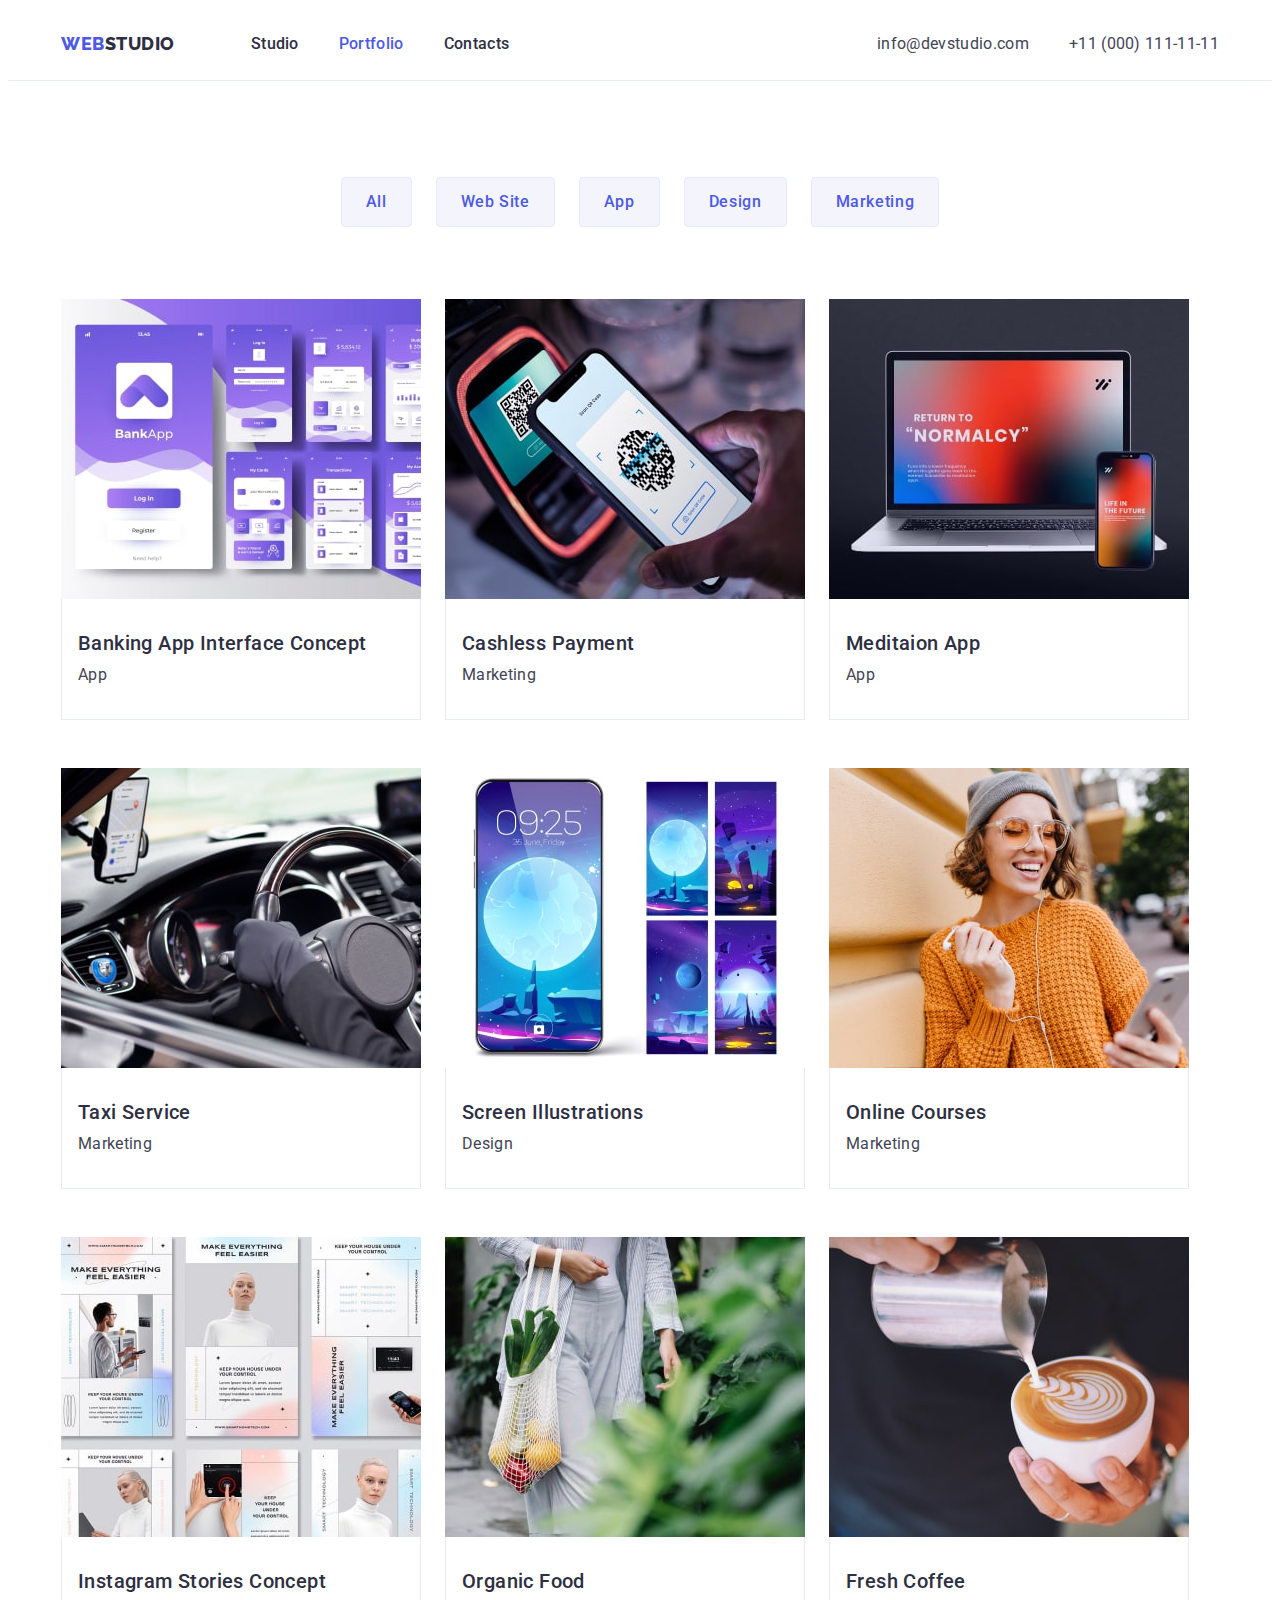
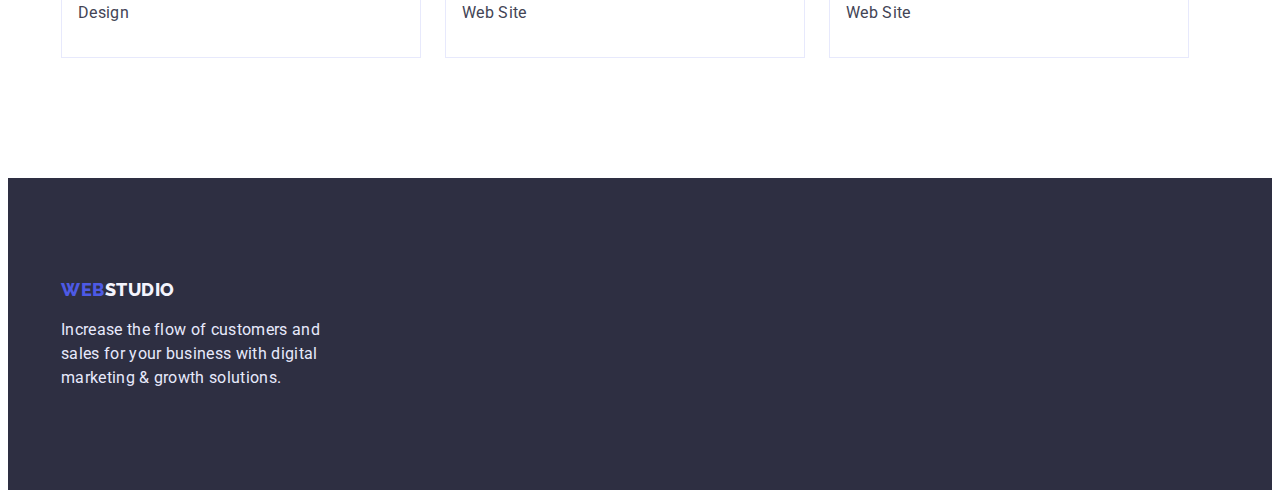
==== portfolio.html @ 535ee07d "Initial commit" ====
<!DOCTYPE html>
<html lang="en">
  <head>
    <meta charset="UTF-8" />
    <meta http-equiv="X-UA-Compatible" content="IE=edge" />
    <meta name="viewport" content="width=device-width, initial-scale=1.0" />
    <title>Portfolio</title>
    <link rel="preconnect" href="https://fonts.googleapis.com">
    <link rel="preconnect" href="https://fonts.gstatic.com" crossorigin>
    <link href="https://fonts.googleapis.com/css2?family=Raleway:wght@800&family=Roboto:wght@400;500;700;900&display=swap" rel="stylesheet">
    <link rel="stylesheet" href="https://cdnjs.cloudflare.com/ajax/libs/modern-normalize/1.1.0/modern-normalize.min.css" integrity="sha512-wpPYUAdjBVSE4KJnH1VR1HeZfpl1ub8YT/NKx4PuQ5NmX2tKuGu6U/JRp5y+Y8XG2tV+wKQpNHVUX03MfMFn9Q==" crossorigin="anonymous" referrerpolicy="no-referrer" />
    <link rel="stylesheet" href="./css/styles.css">
  </head>
  <body>
    <header class="header">
      <div class="container header-container">
        <nav class="header-nav">
          <a href="./index.html" class="logo header-logo"><span class="logo-first">Web</span>Studio</a>
          <ul class="nav-list list">
            <li><a class="nav-item link" href="./index.html">Studio</a></li>
            <li><a class="nav-item current link" href="./portfolio.html" target="_blank" >Portfolio</a></li>
            <li><a class="nav-item link" href="">Contacts</a></li>
          </ul>
        </nav>
        <address class="header-address">
          <ul class="address-list list">
            <li><a class="address-item link" href="mailto:info@devstudio.com">info@devstudio.com</a></li>
            <li><a class="address-item link" href="tel:+110001111111">+11 (000) 111-11-11</a></li>
          </ul>
        </address>
      </div>
    </header>
    <main>
      <section class="portfolio">
        <div class="container">
          <h1 class="visually-hidden">Portfolio</h1>
          <ul class="portfolio-list-btn list">
            <li><button type="button" class="portfolio-btn btn">All</button></li>
            <li><button type="button" class="portfolio-btn btn">Web Site</button></li>
            <li><button type="button" class="portfolio-btn btn">App</button></li>
            <li><button type="button" class="portfolio-btn btn">Design</button></li>
            <li><button type="button" class="portfolio-btn btn">Marketing</button></li>
          </ul>
          <ul class="portfolio-list-img list">
            <li class="portfolio-item">
              <img src="./images/portfolio-1.jpg" alt="Banking App Interface Concept" width="360" height="300" />
              <div class="portfolio-description">
                <h2 class="portfolio-item-title caption">Banking App Interface Concept</h2>
                <p class="portfolio-item-text text">App</p>
              </div>
            </li>
            <li class="portfolio-item">
              <img src="./images/portfolio-2.jpg" alt="Cashless Payment" width="360" height="300" />
              <div class="portfolio-description">
                <h2 class="portfolio-item-title caption">Cashless Payment</h2>
                <p class="portfolio-item-text text">Marketing</p>
              </div>
            </li>
            <li class="portfolio-item">
              <img src="./images/portfolio-3.jpg" alt="Meditaion App" width="360" height="300" />
              <div class="portfolio-description">
                <h2 class="portfolio-item-title caption">Meditaion App</h2>
                <p class="portfolio-item-text text">App</p>
              </div>
            </li>
            <li class="portfolio-item">
              <img src="./images/portfolio-4.jpg" alt="Taxi Service" width="360" height="300" />
              <div class="portfolio-description">
                <h2 class="portfolio-item-title caption">Taxi Service</h2>
                <p class="portfolio-item-text text">Marketing</p>
              </div>
            </li>
            <li class="portfolio-item">
              <img src="./images/portfolio-5.jpg" alt="Screen Illustrations" width="360" height="300" />
              <div class="portfolio-description">
                <h2 class="portfolio-item-title caption">Screen Illustrations</h2>
                <p class="portfolio-item-text text">Design</p>
              </div>
            </li>
            <li class="portfolio-item">
              <img src="./images/portfolio-6.jpg" alt="Online Courses" width="360" height="300" />
              <div class="portfolio-description">
                <h2 class="portfolio-item-title caption">Online Courses</h2>
                <p class="portfolio-item-text text">Marketing</p>
              </div>
            </li>
            <li class="portfolio-item">
              <img src="./images/portfolio-7.jpg" alt="Instagram Stories Concept" width="360" height="300" />
              <div class="portfolio-description">
                <h2 class="portfolio-item-title caption">Instagram Stories Concept</h2>
                <p class="portfolio-item-text text">Design</p>
              </div>
            </li>
            <li class="portfolio-item">
              <img src="./images/portfolio-8.jpg" alt="Organic Food" width="360" height="300" />
              <div class="portfolio-description">
                <h2 class="portfolio-item-title caption">Organic Food</h2>
                <p class="portfolio-item-text text">Web Site</p>
              </div>
            </li>
            <li class="portfolio-item">
              <img src="./images/portfolio-9.jpg" alt="Fresh Coffee" width="360" height="300" />
              <div class="portfolio-description">
                <h2 class="portfolio-item-title caption">Fresh Coffee</h2>
                <p class="portfolio-item-text text">Web Site</p>
              </div>
            </li>
          </ul>
        </div>
      </section>
    </main>
    <footer class="footer">
      <div class="container">
        <a href="./index.html" class="logo link"><span class="logo-first">Web</span><span class="logo-footer">Studio</span></a>
        <p class="footer-text">
          Increase the flow of customers and sales for your business with digital
          marketing & growth solutions.
        </p>
      </div>
    </footer>
  </body>
</html>
---- css/styles.css ----
:root {
    --main-text-color: #434455;
    --second-text-color: #E7E9FC;
    --main-title-color: #2E2F42;
    --second-title-color: #FFFFFF;
    --accent-color: #4D5AE5;
    --main-btn: #4D5AE5;
    --second-btn: #F4F4FD;
    --third-btn: #FFFFFF;
    --main-background-color: #FFFFFF;
    --second-background-color: #2E2F42;
    --third-background-color: #F4F4FD;
    --logo-footer: #F4F4FD;
    --first-btn-focus: #404BBF;
}
ul {
    margin: 0;
    padding: 0;
}

h1,h2,h3,h4,h5,h6,p {
    margin: 0;
}

body {
    font-family: "Roboto", sans-serif;
    color: var(--main-title-color);
    background-color: var(--main-background-color);
}
.container {
    max-width: 1158px;
    padding-left: 15px;
    padding-right: 15px;
    margin: 0 auto;
}
.logo {
    margin-right: 76px;
    font-family: 'Raleway', sans-serif;
    font-weight: 800;
    font-size: 18px;
    line-height: 1.33;
    display: flex;
    align-items: center;
    letter-spacing: 0.03em;
    text-transform: uppercase;
    text-decoration: none;
    color: var(--main-title-color);
}
.link {
    text-decoration: none;
}

.list {
    list-style: none;
}
.link:hover, 
.link:focus,
.nav-item.link.current {
    color: var(--accent-color);
}
img {
    display: block;
    max-width: 100%;
    height: auto;
}
.visually-hidden {
    position: absolute;
    white-space: nowrap;
    width: 1px;
    height: 1px;
    overflow: hidden;
    border: 0;
    padding: 0;
    clip: rect(0 0 0 0);
    clip-path: inset(50%);
    margin: -1px;
}
.btn {
    font-family: inherit;
    font-weight: 500;
    font-size: 16px;
    line-height: 1.5;
    display: flex;
    align-items: center;
    letter-spacing: 0.04em;
    cursor: pointer;
}
.title {
    font-size: 36px;
    line-height: 1.11;
    text-align: center;
    letter-spacing: 0.02em;
    text-transform: capitalize;
}
.caption {
    font-weight: 500;
    font-size: 20px;
    line-height: 1.2;
    letter-spacing: 0.02em;
}
.text {
    font-size: 16px;
    line-height: 1.5;
    letter-spacing: 0.02em;
    color: var(--main-text-color);     
} 
.section {
    width: 100%;
    padding: 120px 15px;
}
/*-----------------header---------------------*/
.header {
    border-bottom: 1px solid #E7E9FC;
}
.header-container {
    display: flex;
    align-items: center;
}
.header-nav {
    display: flex;
    align-items: center;
}
.header-logo {
    padding: 24px 0;
}

.logo-first {
    color: var(--accent-color);
}
.nav-list {
    display: flex;
    align-items: center;
    gap: 40px;
}

.nav-item {
    padding: 24px 0;
    font-weight: 500;
    font-size: 16px;
    line-height: 1.5;
    letter-spacing: 0.02em;
    color: var(--main-title-color);
}
.header-address {
    margin-left: auto;
}
.address-list {
    display: flex;
    align-items: center;
    gap: 40px;
   
}   
.address-item {
    padding: 24px 0;
    font-style: normal;
    font-size: 16px;
    line-height: 1.5;
    letter-spacing: 0.02em;
    color: var(--main-text-color);
}
.address .tel {
    margin-left: 40px;
}
/*-----------------hero---------------------*/
.hero {
    padding-top: 188px;
    padding-bottom: 188px;
    background-color: var(--second-background-color);
}
.hero-title {
    max-width: 496px;
    margin: 0 auto 48px auto;
    font-size: 56px;
    line-height: 1.07;
    text-align: center;
    letter-spacing: 0.02em;
    color: var(--second-title-color);
}
.hero-btn {
    min-width: 56px;
    padding: 16px 32px;
    margin: 0 auto;
    border: transparent;
    border-radius: 4px;
    display: block;
    color: var(--third-btn);
    background-color: var(--main-btn);

}
.hero-btn:hover,
.hero-btn:focus {
    background-color: var(--first-btn-focus);
}
/*-----------------about---------------------*/
.about {
    padding-bottom: 0;
}
.about-list {
    display: flex;
    gap: 24px;
}
.about-item {
    width: 264px;
}
.about-item-title {
    margin-bottom: 8px;
}

/*--------------------product-----------------*/
.product-title {
    margin: 0 auto 72px auto;
}
.product-list {
    display: flex;
    gap: 24px;

}
.product-img {
    width: calc((100%-48)/3);

}

/*----------------------team-----------------*/
.team {
    background-color: var(--third-background-color);
}
.team-title {
    margin-bottom: 72px;
}
.team-list {
    display: flex;
    gap: 24px;
}
.team-item {
    width: ((100%-(24*3))/4);
}

.team-name {
    text-align: center;
    margin-bottom: 8px;
    

}
.team-description{
    padding: 32px 60px;
    border: transparent;
    border-radius: 0px 0px 4px 4px;
    background-color: var(--main-background-color);
}
.team-position {
    text-align: center;

}
/*--------------------footer------------------*/
.footer {
    padding-top: 100px;
    padding-bottom: 100px;
    background-color: var(--second-background-color);
}
.logo-footer {
   
    color: var(--logo-footer);
}
.footer-text {
    width: 264px;
    margin-top: 16px;
    font-size: 16px;
    line-height: 24px;
    letter-spacing: 0.02em;
    color: var(--second-text-color);
}
/*-------------------portfolio--------------------*/
.portfolio {
    padding-top: 96px;
    padding-bottom: 120px;
}

.portfolio-btn {
    padding: 12px 24px;
    text-align: center;
    color: var(--main-btn);
    background-color: var(--second-btn);
    border: 1px solid #E7E9FC;
    border-radius: 4px;
    
}
.portfolio-btn:hover,
.portfolio-btn:focus {
    color: var(--third-btn);
    background-color: var(--main-btn);
}
.portfolio-list-btn {
    margin-bottom: 72px;
    display: flex;
    justify-content: center;
    gap: 24px;
}
.portfolio-list-img {
    display: flex;
    flex-wrap: wrap;
    column-gap: 24px;
    row-gap: 48px;
}
.portfolio-item {
    width: ((100%-(2*24))/3);
}
.portfolio-description {
    padding-top:32px;
    padding-bottom: 32px;
    padding-left: 16px;
    border-left: 1px solid #E7E9FC;
    border-right: 1px solid #E7E9FC;
    border-bottom: 1px solid #E7E9FC;
}
.portfolio-item-title {
    margin-bottom: 8px;
}
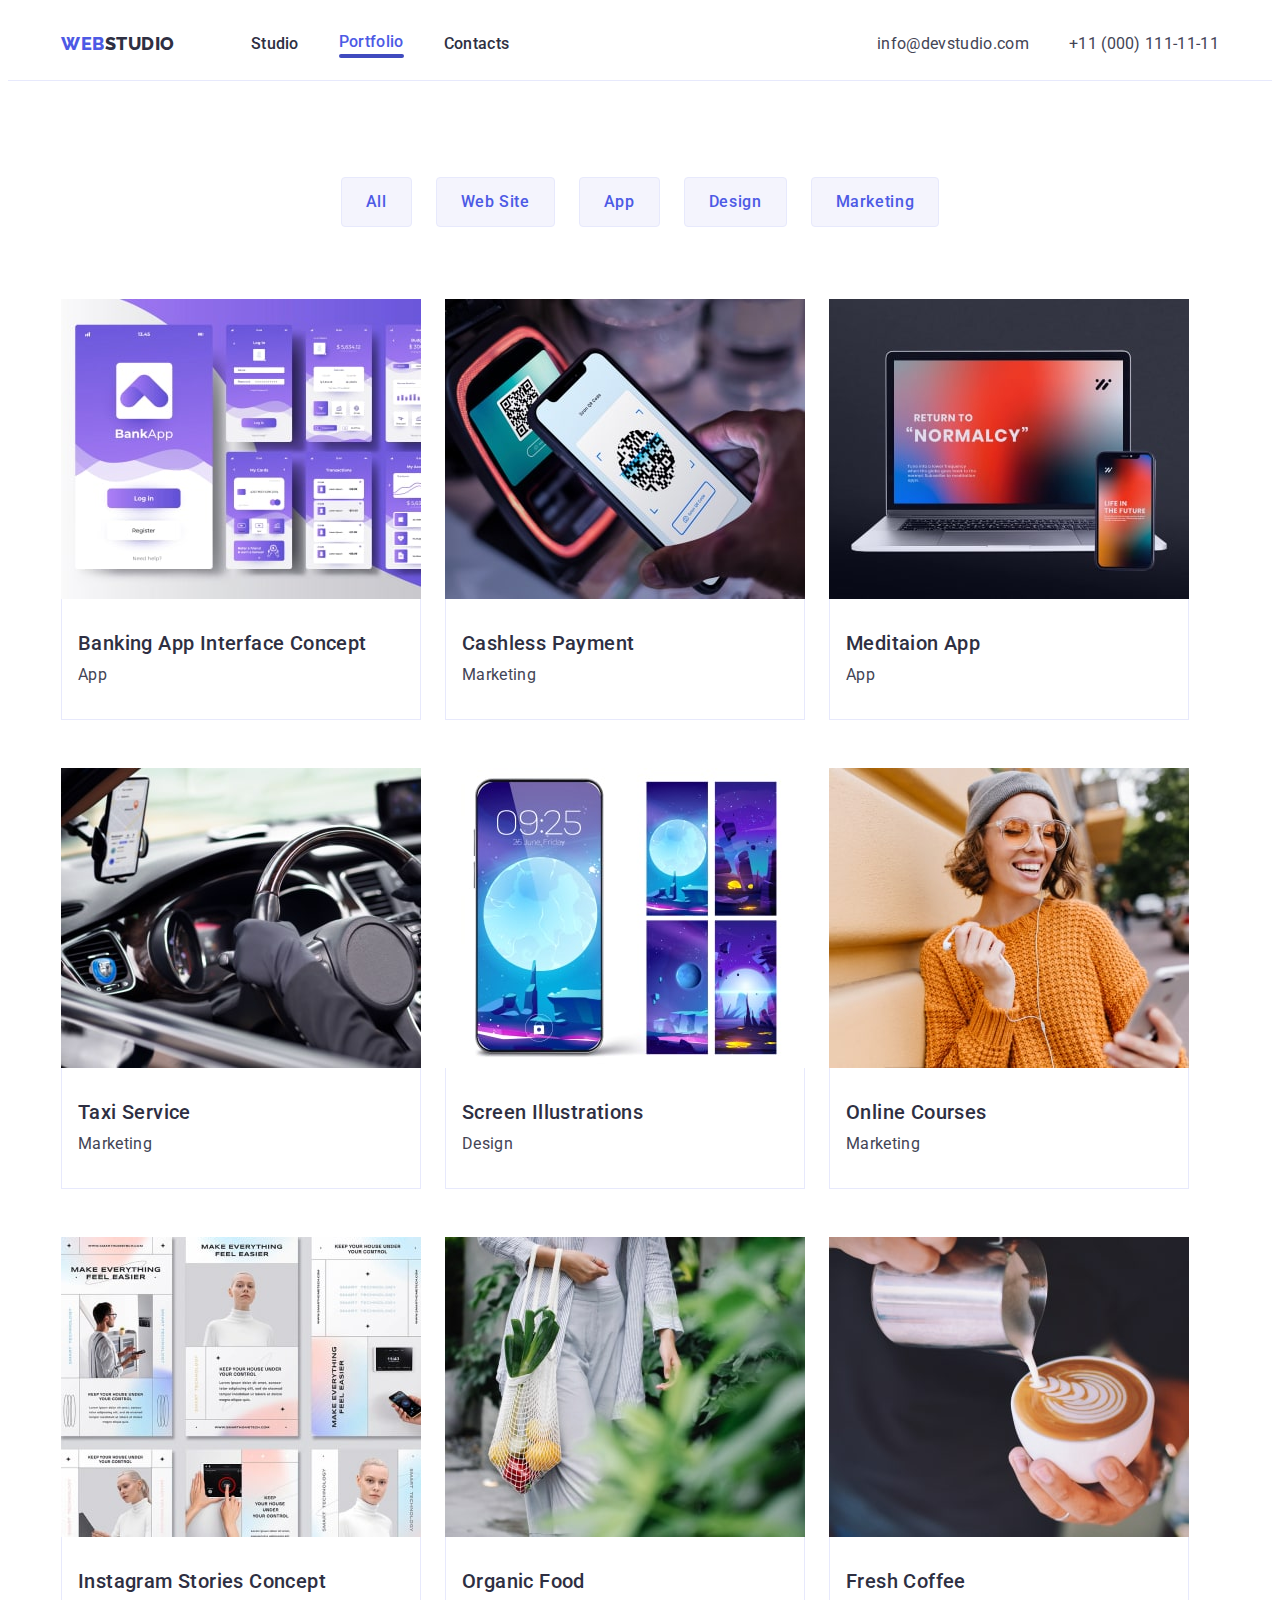
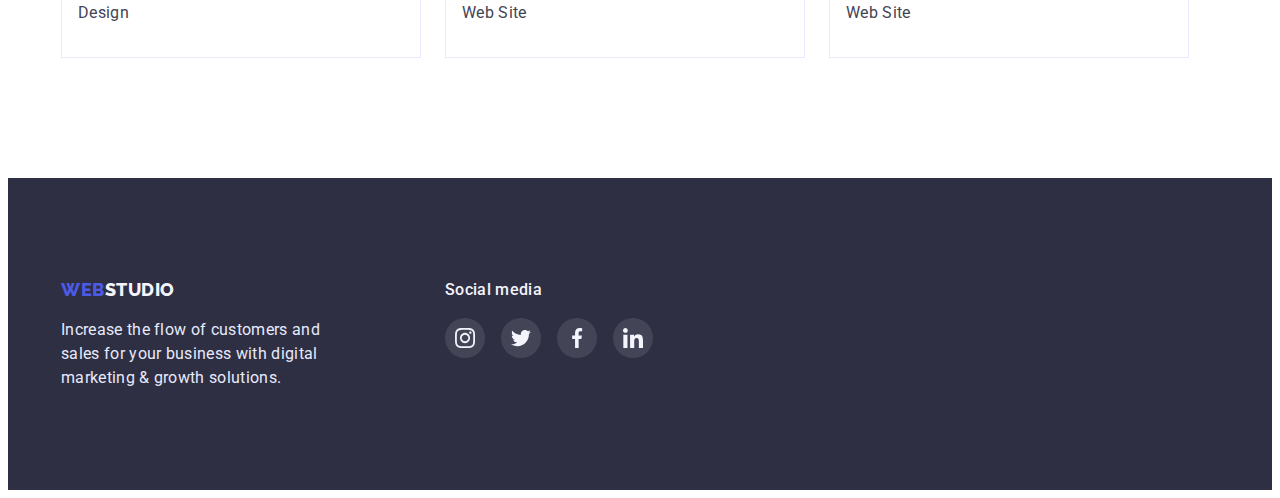
==== commit 54944187: "hw-4" ====
--- a/portfolio.html
+++ b/portfolio.html
@@ -18,7 +18,7 @@
           <a href="./index.html" class="logo header-logo"><span class="logo-first">Web</span>Studio</a>
           <ul class="nav-list list">
             <li><a class="nav-item link" href="./index.html">Studio</a></li>
-            <li><a class="nav-item current link" href="./portfolio.html" target="_blank" >Portfolio</a></li>
+            <li><a class="nav-item current link" href="./portfolio.html" target="_self" >Portfolio</a></li>
             <li><a class="nav-item link" href="">Contacts</a></li>
           </ul>
         </nav>
@@ -110,13 +110,48 @@
       </section>
     </main>
     <footer class="footer">
-      <div class="container">
-        <a href="./index.html" class="logo link"><span class="logo-first">Web</span><span class="logo-footer">Studio</span></a>
-        <p class="footer-text">
-          Increase the flow of customers and sales for your business with digital
-          marketing & growth solutions.
-        </p>
-      </div>
+      <div class="container footer-container">
+        <div class="first-footer">
+          <a href="./index.html" class="logo link"><span class="logo-first">Web</span><span class="logo-footer">Studio</span></a>
+          <p class="footer-text">
+            Increase the flow of customers and sales for your business with digital
+            marketing & growth solutions.
+          </p>
+        </div>
+        <div class="second-footer">
+          <p class="footer-soc">Social media</p>
+          <ul class="footer-list list">
+            <li class="footer-item">
+              <a class="footer-link link" href="">
+                <svg class="footer-soc-icon" width="20" height="20">
+                  <use href="./images/icons.svg#icon-instagram"></use>
+                </svg>
+              </a>
+            </li>
+            <li class="footer-item">
+              <a class="footer-link link" href="">
+                <svg class="footer-soc-icon" width="20" height="20">
+                  <use href="./images/icons.svg#icon-twitter"></use>
+                </svg>
+              </a>
+            </li>
+            <li class="footer-item">
+              <a class="footer-link link" href="">
+                <svg class="footer-soc-icon" width="20" height="20">
+                  <use href="./images/icons.svg#icon-facebook"></use>
+                </svg>
+              </a>
+            </li>
+            <li class="footer-item">
+              <a class="footer-link link" href="">
+                <svg class="footer-soc-icon" width="20" height="20">
+                  <use href="./images/icons.svg#icon-linkedin"></use>
+                </svg>
+              </a>
+            </li>
+          </ul>
+        </div>
+      </div >
     </footer>
   </body>
 </html>
--- a/css/styles.css
+++ b/css/styles.css
@@ -141,6 +141,15 @@
     letter-spacing: 0.02em;
     color: var(--main-title-color);
 }
+.current::after {
+    content: "";
+    display: block;
+    width: 100%;
+    height: 4px;
+    background-color: var(--first-btn-focus);
+    border-radius: 2px;
+    
+}
 .header-address {
     margin-left: auto;
 }
@@ -165,7 +174,14 @@
 .hero {
     padding-top: 188px;
     padding-bottom: 188px;
-    background-color: var(--second-background-color);
+    background-image: linear-gradient(rgba(46, 47, 66, 0.7), rgba(46, 47, 66, 0.7)), url(../images/hero-bg.jpg);
+    background-repeat: no-repeat;
+    background-position: center;
+    background-size: cover;
+    margin: 0 auto;
+    max-width: 1440px;
+    
+
 }
 .hero-title {
     max-width: 496px;
@@ -185,6 +201,7 @@
     display: block;
     color: var(--third-btn);
     background-color: var(--main-btn);
+    box-shadow: 0px 4px 4px rgba(0, 0, 0, 0.15);
 
 }
 .hero-btn:hover,
@@ -195,6 +212,22 @@
 .about {
     padding-bottom: 0;
 }
+.about-icon-list {
+    display: flex;
+    justify-content: center;
+    gap: 24px;
+}
+.about-icon-item {
+    width: 264px;
+    height: 112px;
+    margin-bottom: 8px;
+    border-radius: 4px;
+    display: flex;
+    justify-content: center;
+    align-items: center;
+    background-color: var(--third-background-color);
+}
+
 .about-list {
     display: flex;
     gap: 24px;
@@ -205,6 +238,42 @@
 .about-item-title {
     margin-bottom: 8px;
 }
+/*----------------customers--------------*/
+.customers-title {
+    margin-bottom: 72px;
+    font-size: 36px;
+    line-height: 1.11;
+    text-align: center;
+    letter-spacing: 0.02em;
+    text-transform: capitalize;
+    color: var(--main-title-color);
+}
+.customers-list {
+    display: flex;
+    gap: 24px;
+}
+.customers-item {
+    width: 168px;
+    height: 88px;
+}
+.customers-link{
+    width: 100%;
+    height: 100%;
+    border: 1px solid #8E8F99;
+    border-radius: 4px;
+    display: flex;
+    justify-content: center;
+    align-items: center;
+    color: #8E8F99;
+}
+.customers-icon {
+    fill: currentColor
+}
+.customers-link:is( :hover, :focus) {
+    border-color: var(--first-btn-focus);
+    fill: var(--first-btn-focus);
+}
+
 
 /*--------------------product-----------------*/
 .product-title {
@@ -233,6 +302,7 @@
 }
 .team-item {
     width: ((100%-(24*3))/4);
+    box-shadow: 0px 1px 6px rgba(46, 47, 66, 0.08), 0px 1px 1px rgba(46, 47, 66, 0.16), 0px 2px 1px rgba(46, 47, 66, 0.08);
 }
 
 .team-name {
@@ -242,7 +312,7 @@
 
 }
 .team-description{
-    padding: 32px 60px;
+    padding: 32px 16px;
     border: transparent;
     border-radius: 0px 0px 4px 4px;
     background-color: var(--main-background-color);
@@ -251,14 +321,48 @@
     text-align: center;
 
 }
+.team-soc-list {
+    display: flex;
+    justify-content: center;
+    gap: 24px;
+    padding-top: 8px;
+
+}
+.team-soc-item {
+    width: 40px;
+    height: 40px;
+    
+}
+.team-soc-link{
+    width: 100%;
+    height: 100%;
+    border-radius: 50%;
+    background-color: var(--accent-color);
+    margin-top: 8px;
+    display: flex;
+    justify-content: center;
+    align-items: center;
+}
+.team-soc-link:hover,
+.team-soc-link:focus {
+    background-color: var(--first-btn-focus);
+}
+
+
 /*--------------------footer------------------*/
 .footer {
     padding-top: 100px;
     padding-bottom: 100px;
     background-color: var(--second-background-color);
-}
-.logo-footer {
-   
+    
+}
+.footer-container {
+    display: flex;
+}
+.first-footer {
+    margin-right: 120px;
+}
+.logo-footer { 
     color: var(--logo-footer);
 }
 .footer-text {
@@ -268,6 +372,36 @@
     line-height: 24px;
     letter-spacing: 0.02em;
     color: var(--second-text-color);
+}
+.footer-soc {
+    font-weight: 500;
+    font-size: 16px;
+    line-height: 1.5;
+    letter-spacing: 0.02em;
+    color: var(--logo-footer);
+}
+.footer-list {
+    display: flex;
+    gap: 16px;
+    margin-top: 16px;
+}
+
+.footer-item {
+    width: 40px;
+    height: 40px;
+}
+.footer-link {
+    width: 100%;
+    height: 100%;
+    background-color: rgba(255, 255, 255, 0.1);
+    border-radius: 50%;
+    display: flex;
+    justify-content: center;
+    align-items: center;   
+}
+.footer-link:hover,
+.footer-link:focus {
+    background-color: #31D0AA;
 }
 /*-------------------portfolio--------------------*/
 .portfolio {
@@ -288,6 +422,7 @@
 .portfolio-btn:focus {
     color: var(--third-btn);
     background-color: var(--main-btn);
+    box-shadow: 0px 3px 1px rgba(0, 0, 0, 0.1), 0px 2px 1px rgba(0, 0, 0, 0.08), 0px 2px 2px rgba(0, 0, 0, 0.12);
 }
 .portfolio-list-btn {
     margin-bottom: 72px;
@@ -303,6 +438,10 @@
 }
 .portfolio-item {
     width: ((100%-(2*24))/3);
+    
+}
+.portfolio-item:hover {
+    box-shadow: 0px 1px 6px rgba(46, 47, 66, 0.08);
 }
 .portfolio-description {
     padding-top:32px;
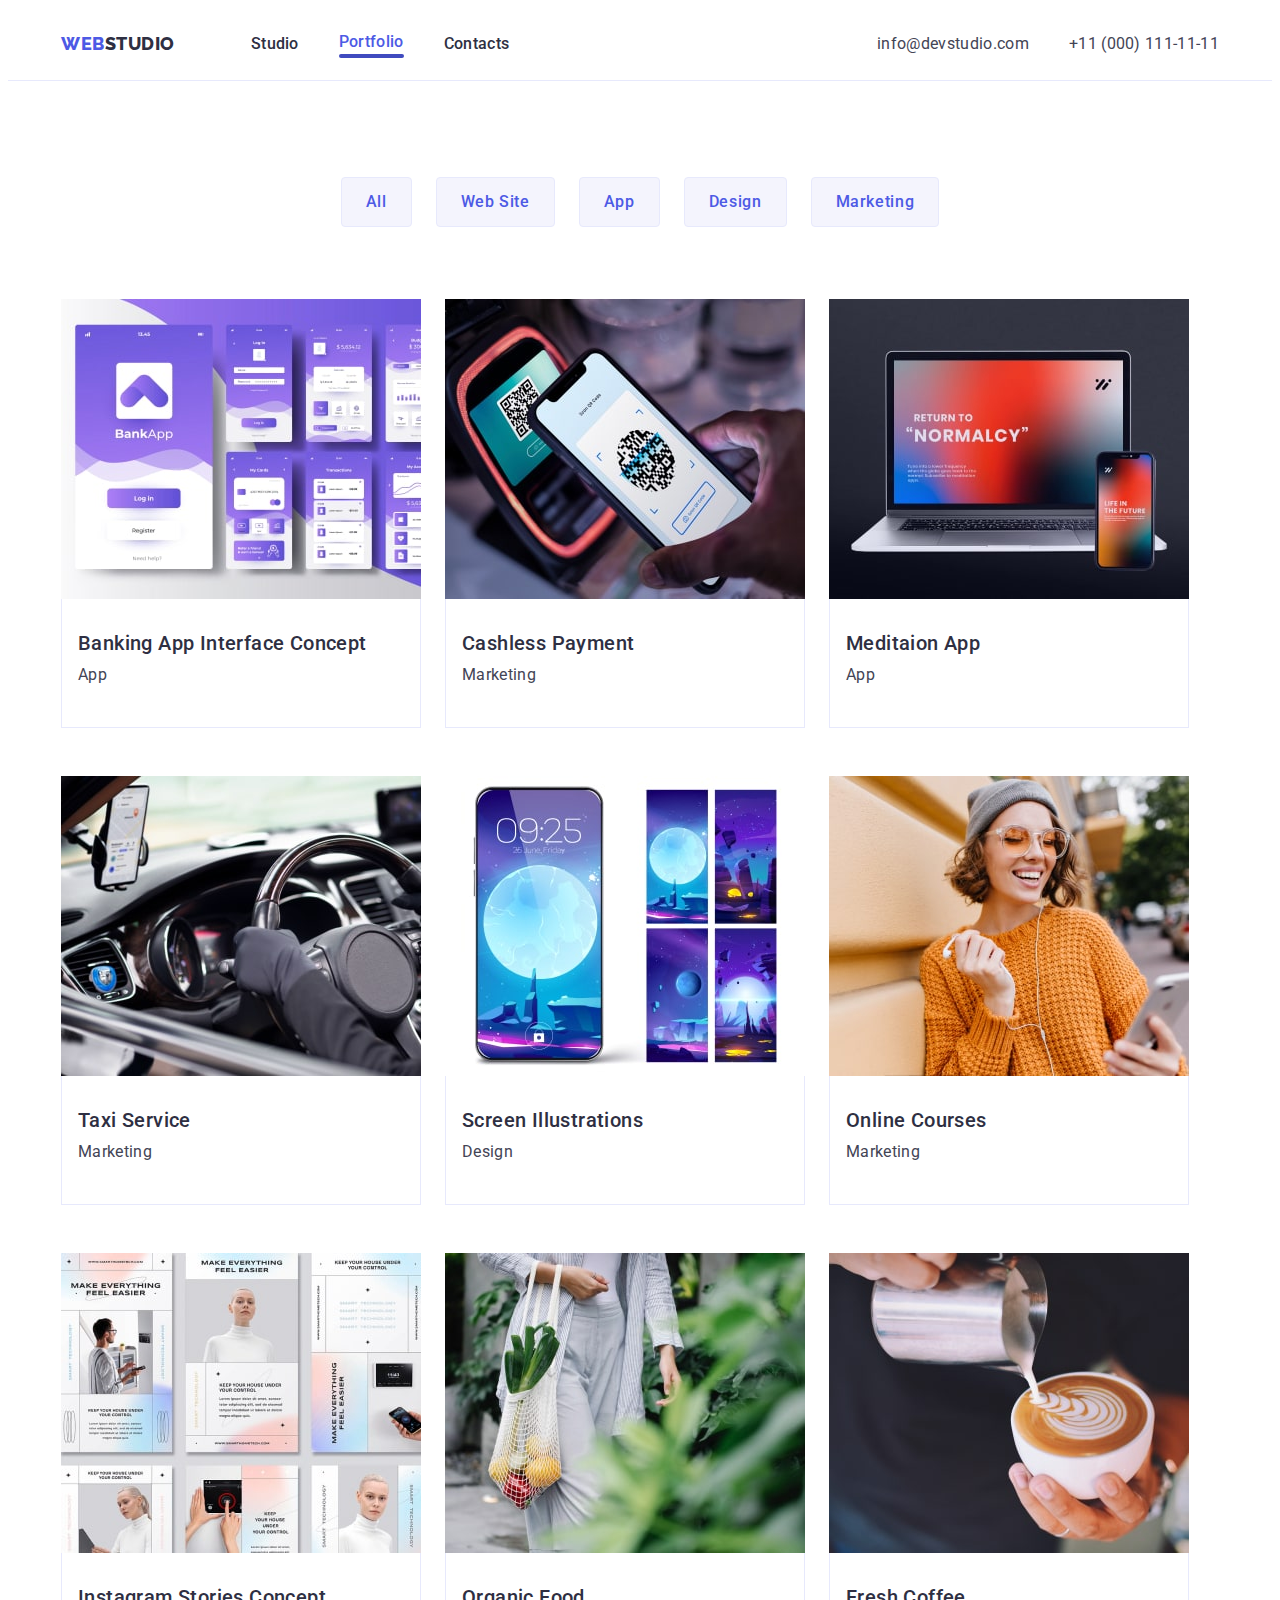
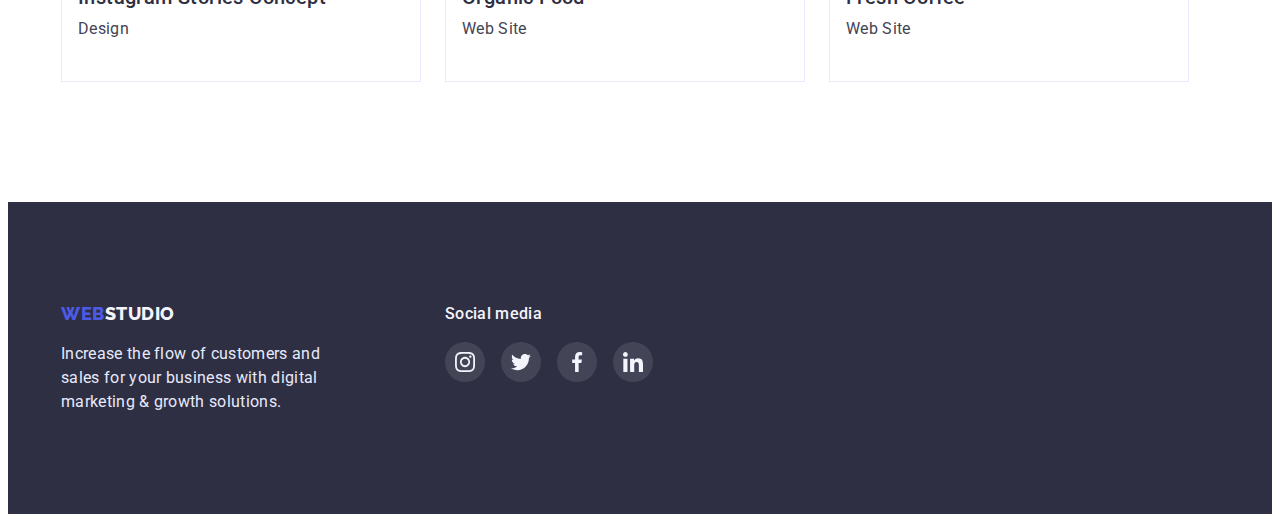
==== commit e36bcbb8: "hw-4-1" ====
--- a/portfolio.html
+++ b/portfolio.html
@@ -43,67 +43,85 @@
           </ul>
           <ul class="portfolio-list-img list">
             <li class="portfolio-item">
-              <img src="./images/portfolio-1.jpg" alt="Banking App Interface Concept" width="360" height="300" />
-              <div class="portfolio-description">
-                <h2 class="portfolio-item-title caption">Banking App Interface Concept</h2>
-                <p class="portfolio-item-text text">App</p>
-              </div>
+              <a class="portfolio-link" href="">
+                <img src="./images/portfolio-1.jpg" alt="Banking App Interface Concept" width="360" height="300" />
+                <div class="portfolio-description">
+                  <h2 class="portfolio-item-title caption">Banking App Interface Concept</h2>
+                  <p class="portfolio-item-text text">App</p>
+                </div>
+              </a>
             </li>
             <li class="portfolio-item">
-              <img src="./images/portfolio-2.jpg" alt="Cashless Payment" width="360" height="300" />
-              <div class="portfolio-description">
-                <h2 class="portfolio-item-title caption">Cashless Payment</h2>
-                <p class="portfolio-item-text text">Marketing</p>
-              </div>
+              <a class="portfolio-link" href="">
+                <img src="./images/portfolio-2.jpg" alt="Cashless Payment" width="360" height="300" />
+                <div class="portfolio-description">
+                  <h2 class="portfolio-item-title caption">Cashless Payment</h2>
+                  <p class="portfolio-item-text text">Marketing</p>
+                </div>
+              </a>
             </li>
             <li class="portfolio-item">
-              <img src="./images/portfolio-3.jpg" alt="Meditaion App" width="360" height="300" />
-              <div class="portfolio-description">
-                <h2 class="portfolio-item-title caption">Meditaion App</h2>
-                <p class="portfolio-item-text text">App</p>
-              </div>
+              <a class="portfolio-link" href="">
+                <img src="./images/portfolio-3.jpg" alt="Meditaion App" width="360" height="300" />
+                <div class="portfolio-description">
+                  <h2 class="portfolio-item-title caption">Meditaion App</h2>
+                  <p class="portfolio-item-text text">App</p>
+                </div>
+              </a>
             </li>
             <li class="portfolio-item">
-              <img src="./images/portfolio-4.jpg" alt="Taxi Service" width="360" height="300" />
-              <div class="portfolio-description">
-                <h2 class="portfolio-item-title caption">Taxi Service</h2>
-                <p class="portfolio-item-text text">Marketing</p>
-              </div>
+              <a class="portfolio-link" href="">
+                <img src="./images/portfolio-4.jpg" alt="Taxi Service" width="360" height="300" />
+                <div class="portfolio-description">
+                  <h2 class="portfolio-item-title caption">Taxi Service</h2>
+                  <p class="portfolio-item-text text">Marketing</p>
+                </div>
+              </a>
             </li>
             <li class="portfolio-item">
-              <img src="./images/portfolio-5.jpg" alt="Screen Illustrations" width="360" height="300" />
-              <div class="portfolio-description">
-                <h2 class="portfolio-item-title caption">Screen Illustrations</h2>
-                <p class="portfolio-item-text text">Design</p>
-              </div>
+              <a class="portfolio-link" href="">
+                <img src="./images/portfolio-5.jpg" alt="Screen Illustrations" width="360" height="300" />
+                <div class="portfolio-description">
+                  <h2 class="portfolio-item-title caption">Screen Illustrations</h2>
+                  <p class="portfolio-item-text text">Design</p>
+                </div>
+              </a>
             </li>
             <li class="portfolio-item">
-              <img src="./images/portfolio-6.jpg" alt="Online Courses" width="360" height="300" />
-              <div class="portfolio-description">
-                <h2 class="portfolio-item-title caption">Online Courses</h2>
-                <p class="portfolio-item-text text">Marketing</p>
-              </div>
+              <a class="portfolio-link" href="">
+                <img src="./images/portfolio-6.jpg" alt="Online Courses" width="360" height="300" />
+                <div class="portfolio-description">
+                  <h2 class="portfolio-item-title caption">Online Courses</h2>
+                  <p class="portfolio-item-text text">Marketing</p>
+                </div>
+              </a>
             </li>
             <li class="portfolio-item">
-              <img src="./images/portfolio-7.jpg" alt="Instagram Stories Concept" width="360" height="300" />
-              <div class="portfolio-description">
-                <h2 class="portfolio-item-title caption">Instagram Stories Concept</h2>
-                <p class="portfolio-item-text text">Design</p>
-              </div>
+              <a class="portfolio-link" href="">
+                <img src="./images/portfolio-7.jpg" alt="Instagram Stories Concept" width="360" height="300" />
+                <div class="portfolio-description">
+                  <h2 class="portfolio-item-title caption">Instagram Stories Concept</h2>
+                  <p class="portfolio-item-text text">Design</p>
+                </div>
+              </a>
             </li>
             <li class="portfolio-item">
-              <img src="./images/portfolio-8.jpg" alt="Organic Food" width="360" height="300" />
-              <div class="portfolio-description">
-                <h2 class="portfolio-item-title caption">Organic Food</h2>
-                <p class="portfolio-item-text text">Web Site</p>
-              </div>
+              <a class="portfolio-link" href="">
+                <img src="./images/portfolio-8.jpg" alt="Organic Food" width="360" height="300" />
+                <div class="portfolio-description">
+                  <h2 class="portfolio-item-title caption">Organic Food</h2>
+                  <p class="portfolio-item-text text">Web Site</p>
+                </div>
+              </a>
             </li>
             <li class="portfolio-item">
-              <img src="./images/portfolio-9.jpg" alt="Fresh Coffee" width="360" height="300" />
-              <div class="portfolio-description">
-                <h2 class="portfolio-item-title caption">Fresh Coffee</h2>
-                <p class="portfolio-item-text text">Web Site</p>
-              </div>
+              <a class="portfolio-link" href="">
+                <img src="./images/portfolio-9.jpg" alt="Fresh Coffee" width="360" height="300" />
+                <div class="portfolio-description">
+                  <h2 class="portfolio-item-title caption">Fresh Coffee</h2>
+                  <p class="portfolio-item-text text">Web Site</p>
+                </div>
+              </a>
             </li>
           </ul>
         </div>
--- a/css/styles.css
+++ b/css/styles.css
@@ -105,8 +105,7 @@
     color: var(--main-text-color);     
 } 
 .section {
-    width: 100%;
-    padding: 120px 15px;
+    padding: 120px 0;
 }
 /*-----------------header---------------------*/
 .header {
@@ -321,11 +320,13 @@
     text-align: center;
 
 }
+.text {
+    margin-bottom: 8px;
+}
 .team-soc-list {
     display: flex;
     justify-content: center;
     gap: 24px;
-    padding-top: 8px;
 
 }
 .team-soc-item {
@@ -338,7 +339,6 @@
     height: 100%;
     border-radius: 50%;
     background-color: var(--accent-color);
-    margin-top: 8px;
     display: flex;
     justify-content: center;
     align-items: center;
@@ -440,8 +440,14 @@
     width: ((100%-(2*24))/3);
     
 }
-.portfolio-item:hover {
-    box-shadow: 0px 1px 6px rgba(46, 47, 66, 0.08);
+.portfolio-link {
+    display: block;
+    text-decoration: none;
+    color:  var(--main-title-color);
+
+}
+.portfolio-link:is(:hover, :focus) {
+    box-shadow: 0px 1px 6px rgba(46, 47, 66, 0.08), 0px 1px 1px rgba(46, 47, 66, 0.16), 0px 2px 1px rgba(46, 47, 66, 0.08);
 }
 .portfolio-description {
     padding-top:32px;
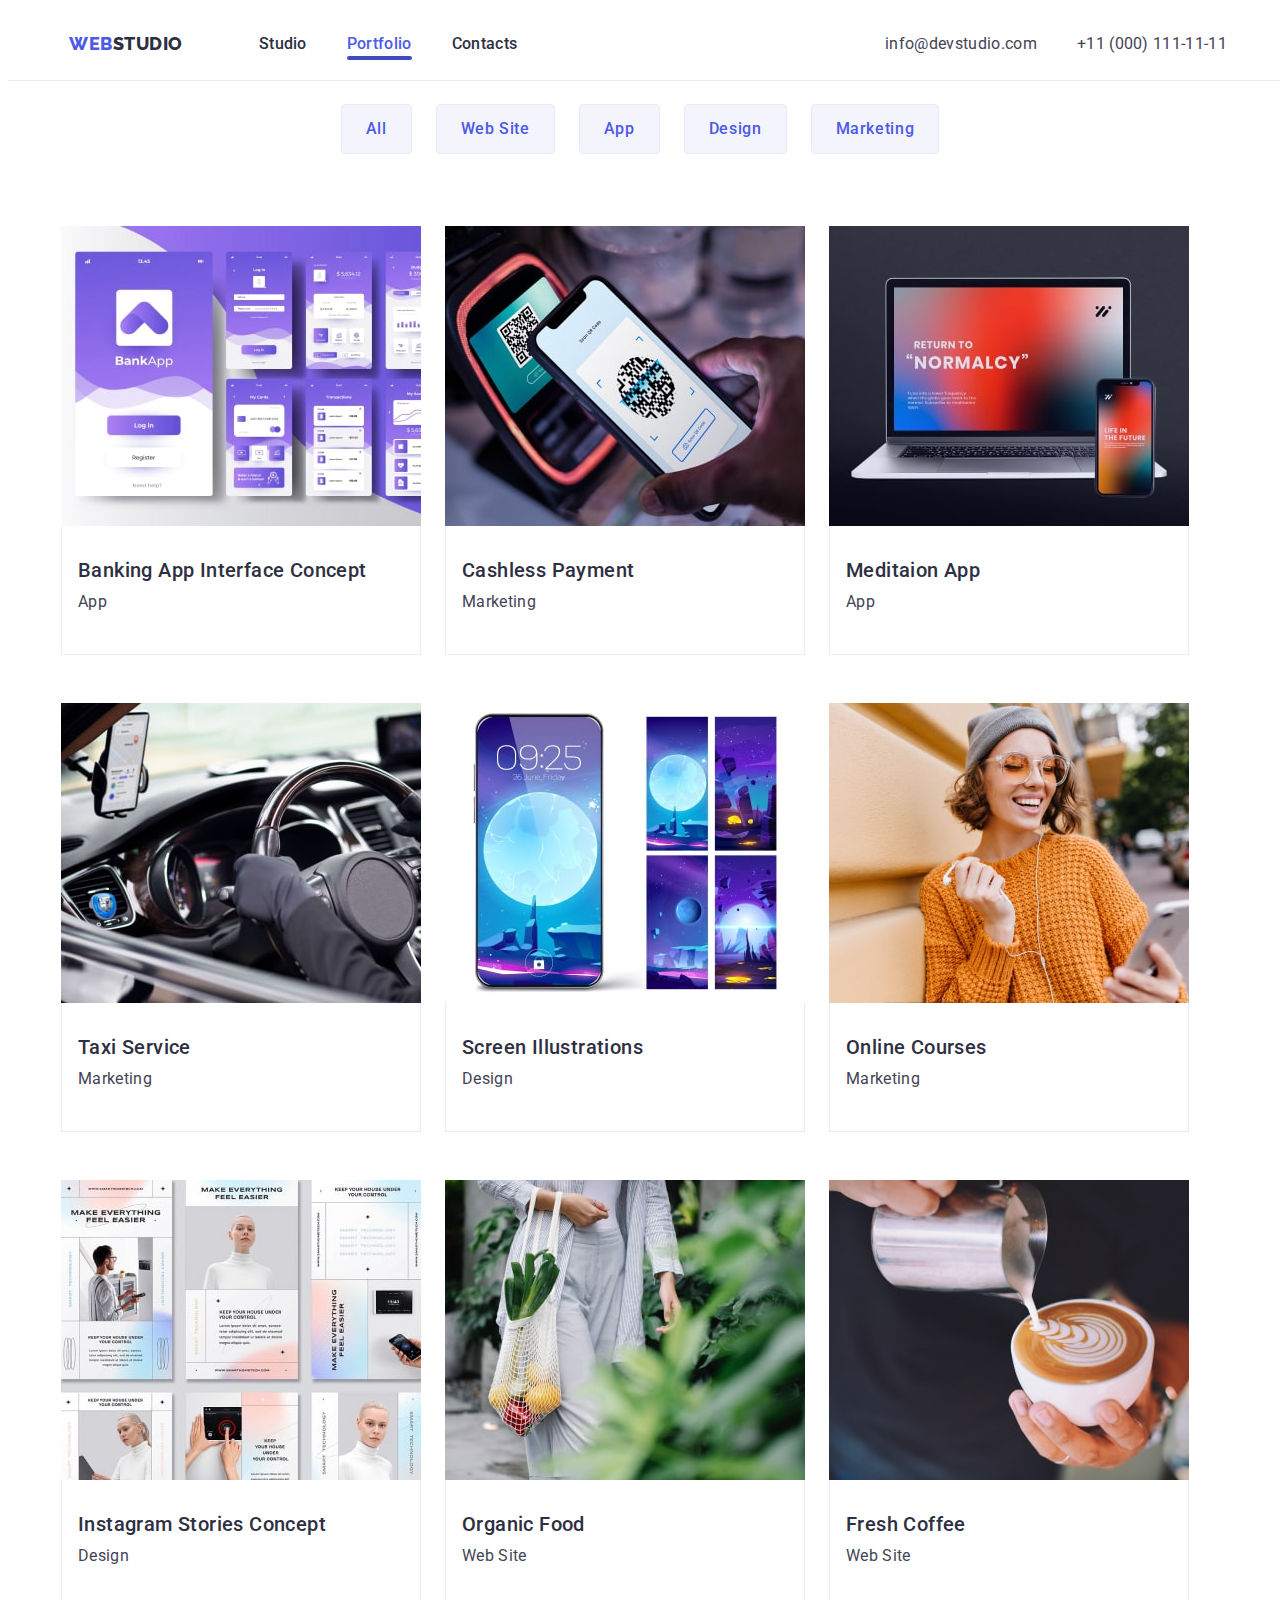
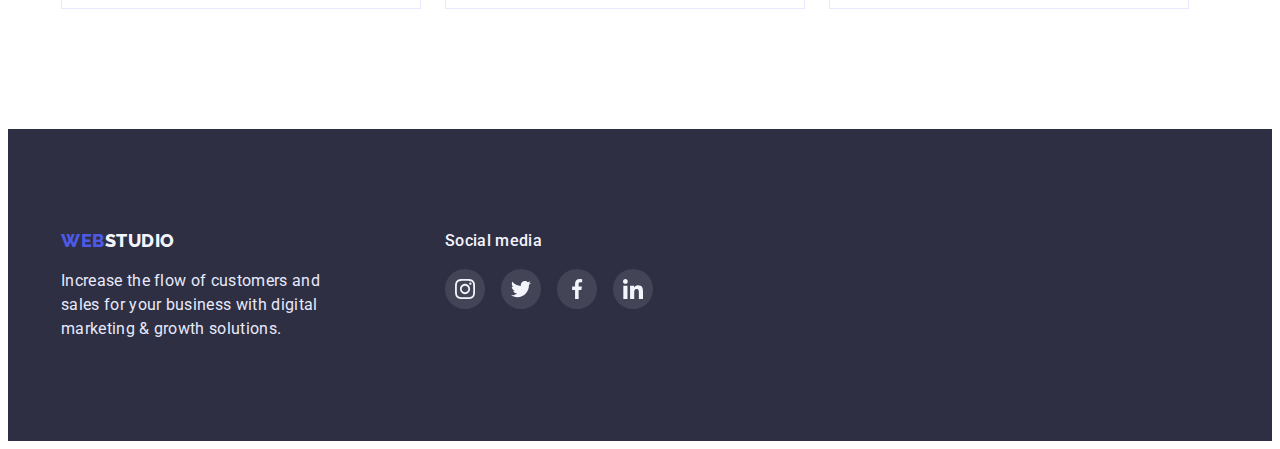
==== commit 40db4c64: "hw-5" ====
--- a/portfolio.html
+++ b/portfolio.html
@@ -44,7 +44,12 @@
           <ul class="portfolio-list-img list">
             <li class="portfolio-item">
               <a class="portfolio-link" href="">
-                <img src="./images/portfolio-1.jpg" alt="Banking App Interface Concept" width="360" height="300" />
+                <div class="portfolio-cover-wrap">
+                  <img src="./images/portfolio-1.jpg" alt="Banking App Interface Concept" width="360" height="300" />
+                  <p class="portfolio-cover-text">
+                    14 Stylish and User-Friendly App Design Concepts · Task Manager App · Calorie Tracker App · Exotic Fruit Ecommerce App · Cloud Storage App
+                  </p>
+                </div>
                 <div class="portfolio-description">
                   <h2 class="portfolio-item-title caption">Banking App Interface Concept</h2>
                   <p class="portfolio-item-text text">App</p>
@@ -53,7 +58,12 @@
             </li>
             <li class="portfolio-item">
               <a class="portfolio-link" href="">
-                <img src="./images/portfolio-2.jpg" alt="Cashless Payment" width="360" height="300" />
+                <div class="portfolio-cover-wrap">
+                  <img src="./images/portfolio-2.jpg" alt="Cashless Payment" width="360" height="300" />
+                  <p class="portfolio-cover-text">
+                    14 Stylish and User-Friendly App Design Concepts · Task Manager App · Calorie Tracker App · Exotic Fruit Ecommerce App · Cloud Storage App
+                  </p>
+                </div>
                 <div class="portfolio-description">
                   <h2 class="portfolio-item-title caption">Cashless Payment</h2>
                   <p class="portfolio-item-text text">Marketing</p>
@@ -62,7 +72,12 @@
             </li>
             <li class="portfolio-item">
               <a class="portfolio-link" href="">
-                <img src="./images/portfolio-3.jpg" alt="Meditaion App" width="360" height="300" />
+                <div class="portfolio-cover-wrap">
+                  <img src="./images/portfolio-3.jpg" alt="Meditaion App" width="360" height="300" />
+                  <p class="portfolio-cover-text">
+                    14 Stylish and User-Friendly App Design Concepts · Task Manager App · Calorie Tracker App · Exotic Fruit Ecommerce App · Cloud Storage App
+                  </p>
+                </div>
                 <div class="portfolio-description">
                   <h2 class="portfolio-item-title caption">Meditaion App</h2>
                   <p class="portfolio-item-text text">App</p>
@@ -71,7 +86,12 @@
             </li>
             <li class="portfolio-item">
               <a class="portfolio-link" href="">
-                <img src="./images/portfolio-4.jpg" alt="Taxi Service" width="360" height="300" />
+                <div class="portfolio-cover-wrap">
+                  <img src="./images/portfolio-4.jpg" alt="Taxi Service" width="360" height="300" />
+                  <p class="portfolio-cover-text">
+                    14 Stylish and User-Friendly App Design Concepts · Task Manager App · Calorie Tracker App · Exotic Fruit Ecommerce App · Cloud Storage App
+                  </p>
+                </div>
                 <div class="portfolio-description">
                   <h2 class="portfolio-item-title caption">Taxi Service</h2>
                   <p class="portfolio-item-text text">Marketing</p>
@@ -80,7 +100,12 @@
             </li>
             <li class="portfolio-item">
               <a class="portfolio-link" href="">
-                <img src="./images/portfolio-5.jpg" alt="Screen Illustrations" width="360" height="300" />
+                <div class="portfolio-cover-wrap">
+                  <img src="./images/portfolio-5.jpg" alt="Screen Illustrations" width="360" height="300" />
+                  <p class="portfolio-cover-text">
+                    14 Stylish and User-Friendly App Design Concepts · Task Manager App · Calorie Tracker App · Exotic Fruit Ecommerce App · Cloud Storage App
+                  </p>
+                </div>
                 <div class="portfolio-description">
                   <h2 class="portfolio-item-title caption">Screen Illustrations</h2>
                   <p class="portfolio-item-text text">Design</p>
@@ -89,7 +114,12 @@
             </li>
             <li class="portfolio-item">
               <a class="portfolio-link" href="">
-                <img src="./images/portfolio-6.jpg" alt="Online Courses" width="360" height="300" />
+                <div class="portfolio-cover-wrap">
+                  <img src="./images/portfolio-6.jpg" alt="Online Courses" width="360" height="300" />
+                  <p class="portfolio-cover-text">
+                    14 Stylish and User-Friendly App Design Concepts · Task Manager App · Calorie Tracker App · Exotic Fruit Ecommerce App · Cloud Storage App
+                  </p>
+                </div >
                 <div class="portfolio-description">
                   <h2 class="portfolio-item-title caption">Online Courses</h2>
                   <p class="portfolio-item-text text">Marketing</p>
@@ -98,7 +128,12 @@
             </li>
             <li class="portfolio-item">
               <a class="portfolio-link" href="">
-                <img src="./images/portfolio-7.jpg" alt="Instagram Stories Concept" width="360" height="300" />
+                <div class="portfolio-cover-wrap">
+                  <img src="./images/portfolio-7.jpg" alt="Instagram Stories Concept" width="360" height="300" />
+                  <p class="portfolio-cover-text">
+                    14 Stylish and User-Friendly App Design Concepts · Task Manager App · Calorie Tracker App · Exotic Fruit Ecommerce App · Cloud Storage App
+                  </p>
+                </div>
                 <div class="portfolio-description">
                   <h2 class="portfolio-item-title caption">Instagram Stories Concept</h2>
                   <p class="portfolio-item-text text">Design</p>
@@ -107,7 +142,12 @@
             </li>
             <li class="portfolio-item">
               <a class="portfolio-link" href="">
-                <img src="./images/portfolio-8.jpg" alt="Organic Food" width="360" height="300" />
+                <div class="portfolio-cover-wrap">
+                  <img src="./images/portfolio-8.jpg" alt="Organic Food" width="360" height="300" />
+                  <p class="portfolio-cover-text">
+                    14 Stylish and User-Friendly App Design Concepts · Task Manager App · Calorie Tracker App · Exotic Fruit Ecommerce App · Cloud Storage App
+                  </p>
+                </div>
                 <div class="portfolio-description">
                   <h2 class="portfolio-item-title caption">Organic Food</h2>
                   <p class="portfolio-item-text text">Web Site</p>
@@ -116,7 +156,12 @@
             </li>
             <li class="portfolio-item">
               <a class="portfolio-link" href="">
-                <img src="./images/portfolio-9.jpg" alt="Fresh Coffee" width="360" height="300" />
+                <div class="portfolio-cover-wrap">
+                  <img src="./images/portfolio-9.jpg" alt="Fresh Coffee" width="360" height="300" />
+                  <p class="portfolio-cover-text">
+                    14 Stylish and User-Friendly App Design Concepts · Task Manager App · Calorie Tracker App · Exotic Fruit Ecommerce App · Cloud Storage App
+                  </p>
+                </div >
                 <div class="portfolio-description">
                   <h2 class="portfolio-item-title caption">Fresh Coffee</h2>
                   <p class="portfolio-item-text text">Web Site</p>
--- a/css/styles.css
+++ b/css/styles.css
@@ -48,10 +48,12 @@
 }
 .link {
     text-decoration: none;
+    transition: color 250ms cubic-bezier(0.4, 0, 0.2, 1);
 }
 
 .list {
     list-style: none;
+    transition: color 250ms cubic-bezier(0.4, 0, 0.2, 1);
 }
 .link:hover, 
 .link:focus,
@@ -108,8 +110,16 @@
     padding: 120px 0;
 }
 /*-----------------header---------------------*/
+
+
+
 .header {
+    width: 100%;
+    position: fixed;
+    z-index: 1;
     border-bottom: 1px solid #E7E9FC;
+    background-color: #FFFFFF;
+    
 }
 .header-container {
     display: flex;
@@ -139,6 +149,7 @@
     line-height: 1.5;
     letter-spacing: 0.02em;
     color: var(--main-title-color);
+    position: relative;
 }
 .current::after {
     content: "";
@@ -147,6 +158,7 @@
     height: 4px;
     background-color: var(--first-btn-focus);
     border-radius: 2px;
+    position: absolute;
     
 }
 .header-address {
@@ -201,6 +213,7 @@
     color: var(--third-btn);
     background-color: var(--main-btn);
     box-shadow: 0px 4px 4px rgba(0, 0, 0, 0.15);
+    transition: background-color 250ms cubic-bezier(0.4, 0, 0.2, 1);
 
 }
 .hero-btn:hover,
@@ -236,6 +249,82 @@
 }
 .about-item-title {
     margin-bottom: 8px;
+}
+
+
+
+/*--------------------product-----------------*/
+.product-title {
+    margin: 0 auto 72px auto;
+}
+.product-list {
+    display: flex;
+    gap: 24px;
+
+}
+.product-img {
+    width: calc((100%-48)/3);
+
+}
+
+/*----------------------team-----------------*/
+.team {
+    background-color: var(--third-background-color);
+}
+.team-title {
+    margin-bottom: 72px;
+}
+.team-list {
+    display: flex;
+    gap: 24px;
+}
+.team-item {
+    width: ((100%-(24*3))/4);
+    box-shadow: 0px 1px 6px rgba(46, 47, 66, 0.08), 0px 1px 1px rgba(46, 47, 66, 0.16), 0px 2px 1px rgba(46, 47, 66, 0.08);
+}
+
+.team-name {
+    text-align: center;
+    margin-bottom: 8px;
+    
+
+}
+.team-description{
+    padding: 32px 16px;
+    border: transparent;
+    border-radius: 0px 0px 4px 4px;
+    background-color: var(--main-background-color);
+}
+.team-position {
+    text-align: center;
+
+}
+.text {
+    margin-bottom: 8px;
+}
+.team-soc-list {
+    display: flex;
+    justify-content: center;
+    gap: 24px;
+
+}
+.team-soc-item {
+    width: 40px;
+    height: 40px;
+    
+}
+.team-soc-link{
+    width: 100%;
+    height: 100%;
+    border-radius: 50%;
+    background-color: var(--accent-color);
+    display: flex;
+    justify-content: center;
+    align-items: center;
+}
+.team-soc-link:hover,
+.team-soc-link:focus {
+    background-color: var(--first-btn-focus);
 }
 /*----------------customers--------------*/
 .customers-title {
@@ -264,6 +353,8 @@
     justify-content: center;
     align-items: center;
     color: #8E8F99;
+    transition: fill 250ms cubic-bezier(0.4, 0, 0.2, 1), border-color 250ms cubic-bezier(0.4, 0, 0.2, 1);;
+    
 }
 .customers-icon {
     fill: currentColor
@@ -271,81 +362,6 @@
 .customers-link:is( :hover, :focus) {
     border-color: var(--first-btn-focus);
     fill: var(--first-btn-focus);
-}
-
-
-/*--------------------product-----------------*/
-.product-title {
-    margin: 0 auto 72px auto;
-}
-.product-list {
-    display: flex;
-    gap: 24px;
-
-}
-.product-img {
-    width: calc((100%-48)/3);
-
-}
-
-/*----------------------team-----------------*/
-.team {
-    background-color: var(--third-background-color);
-}
-.team-title {
-    margin-bottom: 72px;
-}
-.team-list {
-    display: flex;
-    gap: 24px;
-}
-.team-item {
-    width: ((100%-(24*3))/4);
-    box-shadow: 0px 1px 6px rgba(46, 47, 66, 0.08), 0px 1px 1px rgba(46, 47, 66, 0.16), 0px 2px 1px rgba(46, 47, 66, 0.08);
-}
-
-.team-name {
-    text-align: center;
-    margin-bottom: 8px;
-    
-
-}
-.team-description{
-    padding: 32px 16px;
-    border: transparent;
-    border-radius: 0px 0px 4px 4px;
-    background-color: var(--main-background-color);
-}
-.team-position {
-    text-align: center;
-
-}
-.text {
-    margin-bottom: 8px;
-}
-.team-soc-list {
-    display: flex;
-    justify-content: center;
-    gap: 24px;
-
-}
-.team-soc-item {
-    width: 40px;
-    height: 40px;
-    
-}
-.team-soc-link{
-    width: 100%;
-    height: 100%;
-    border-radius: 50%;
-    background-color: var(--accent-color);
-    display: flex;
-    justify-content: center;
-    align-items: center;
-}
-.team-soc-link:hover,
-.team-soc-link:focus {
-    background-color: var(--first-btn-focus);
 }
 
 
@@ -416,6 +432,7 @@
     background-color: var(--second-btn);
     border: 1px solid #E7E9FC;
     border-radius: 4px;
+    transition: color 250ms cubic-bezier(0.4, 0, 0.2, 1), background-color 250ms cubic-bezier(0.4, 0, 0.2, 1), box-shadow 250ms cubic-bezier(0.4, 0, 0.2, 1);
     
 }
 .portfolio-btn:hover,
@@ -438,17 +455,43 @@
 }
 .portfolio-item {
     width: ((100%-(2*24))/3);
-    
+}
+.portfolio-item:is(:hover, :focus) .portfolio-cover-text {
+    transform: translateY(0);
+    
+}
+.portfolio-cover-wrap {
+    position: relative;
+    overflow: hidden;
+}
+.portfolio-cover-text {
+    position: absolute;
+    top: 0;
+    padding: 32px 40px 160px 32px;
+    height: 100%;
+    font-weight: 400;
+    font-size: 16px;
+    line-height: 1.5;
+    letter-spacing: 0.02em;
+    color: #F4F4FD;
+    background-color: var(--accent-color);
+    background-blend-mode: soft-light;
+    mix-blend-mode: normal;
+    transform: translateY(100%);
+    transition: transform 250ms cubic-bezier(0.4, 0, 0.2, 1);
+    overflow: auto;
 }
 .portfolio-link {
     display: block;
     text-decoration: none;
     color:  var(--main-title-color);
+    transition: box-shadow 250ms cubic-bezier(0.4, 0, 0.2, 1);
 
 }
 .portfolio-link:is(:hover, :focus) {
     box-shadow: 0px 1px 6px rgba(46, 47, 66, 0.08), 0px 1px 1px rgba(46, 47, 66, 0.16), 0px 2px 1px rgba(46, 47, 66, 0.08);
 }
+
 .portfolio-description {
     padding-top:32px;
     padding-bottom: 32px;
@@ -460,3 +503,53 @@
 .portfolio-item-title {
     margin-bottom: 8px;
 }
+/*---------------------backdrop------------------*/
+.backdrop {
+    position: fixed;
+    top: 0;
+    width: 100%;
+    height: 100%;
+    background-color: rgba(46, 47, 66, 0.4);
+    z-index: 2;
+    transition: opacity 250ms cubic-bezier(0.4, 0, 0.2, 1), visibility 250ms cubic-bezier(0.4, 0, 0.2, 1);
+}
+.modal {
+    position: absolute;
+    top: 50%;
+    left: 50%;
+    transform: translate(-50%, -50%) scale(1);
+    width: 408px;
+    min-height: 576px;
+    background-color: #FCFCFC;
+    box-shadow: 0px 1px 1px rgba(0, 0, 0, 0.14), 0px 1px 3px rgba(0, 0, 0, 0.12), 0px 2px 1px rgba(0, 0, 0, 0.2);
+    border-radius: 4px;
+    padding: 24px;
+    transition: transform 250ms cubic-bezier(0.4, 0, 0.2, 1);
+}
+.modal-btn {
+    display: flex;
+    align-items: center;
+    justify-content: center;
+
+    width: 24px;
+    height: 24px;
+    margin-left: auto;
+    padding: 0;
+    border-radius: 50%;
+    background-color: #E7E9FC;
+    border: 1px solid rgba(0, 0, 0, 0.1);
+}
+.drop-closer {
+    width: 8px;
+    height: 8px;
+    fill: #000000;
+   
+}
+.is-hidden {
+    opacity: 0;
+    visibility: hidden;
+    pointer-events: none;
+}
+.backdrop.is-hidden .modal {
+    transform: translate(-50%, -50%) scale(0);
+}